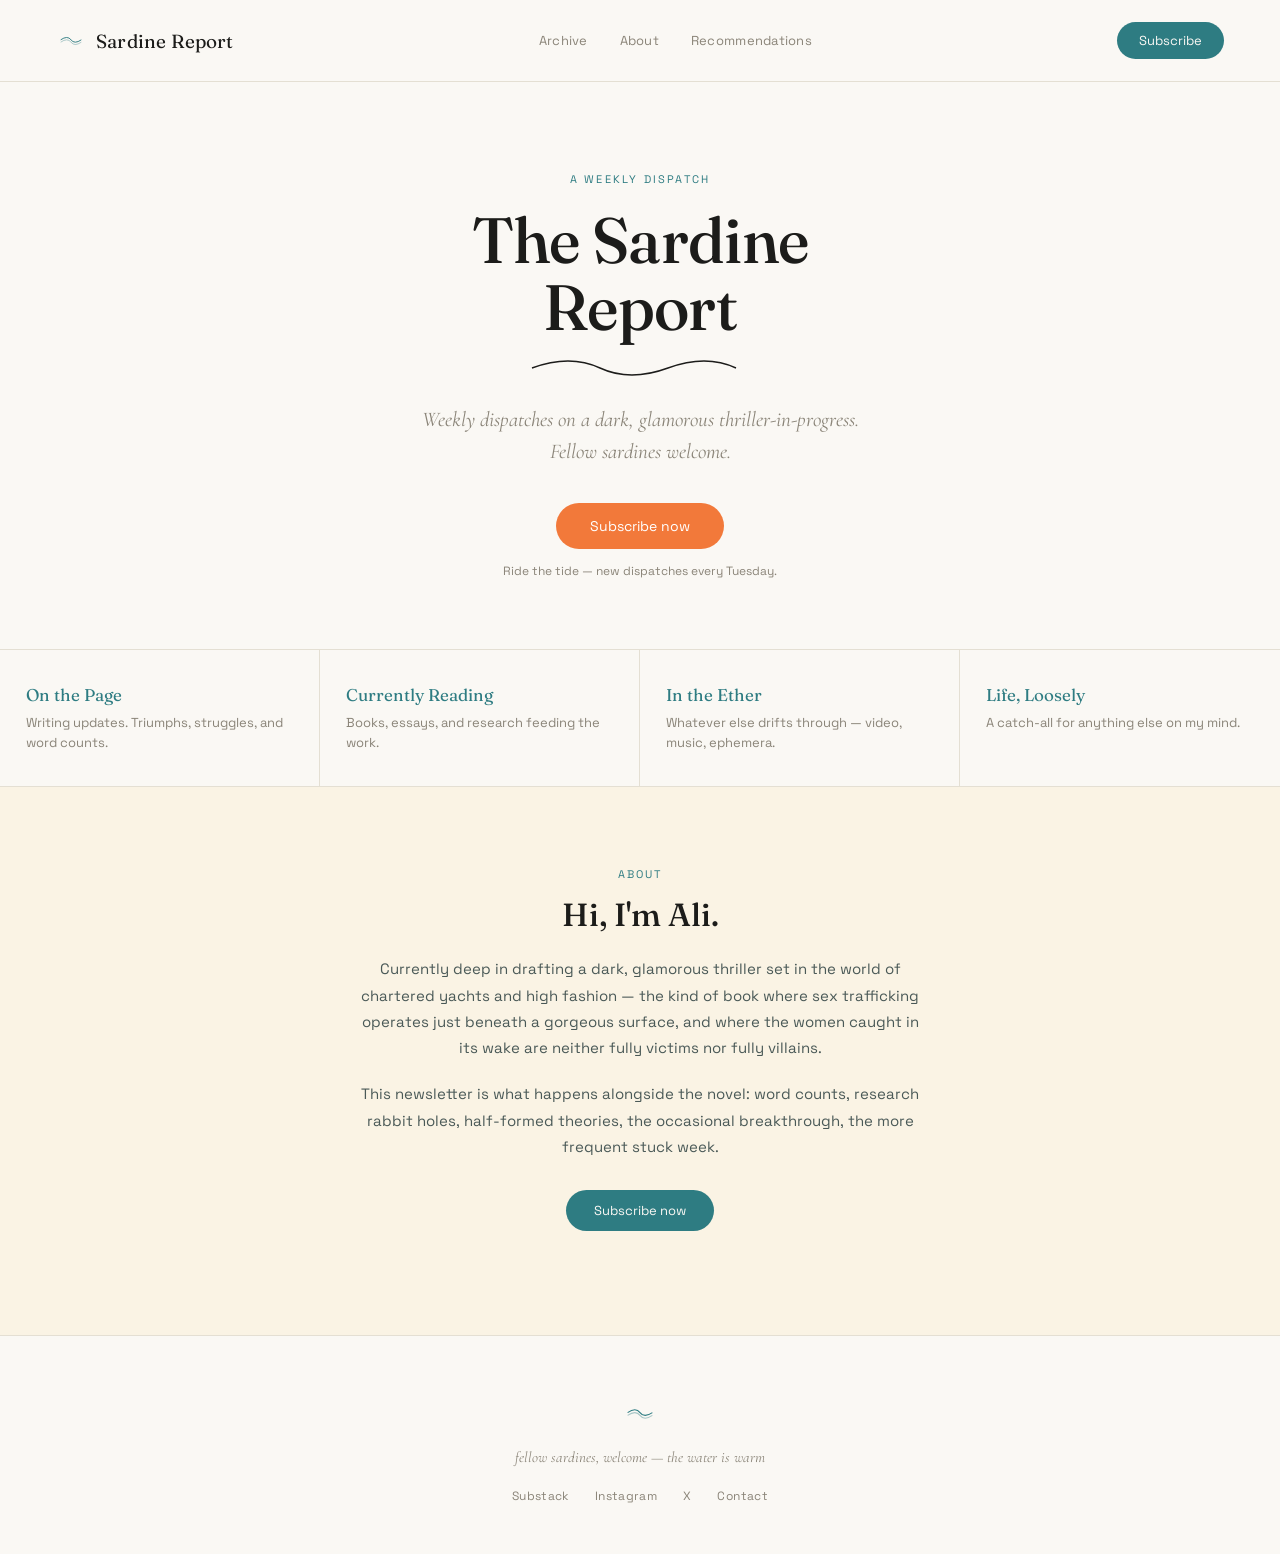
==== index.html @ 4d96f04b "Remove sign-off paragraph from index.html Removed sign-off paragraph from the about section." ====
<!DOCTYPE html>
<html lang="en">
<head>
<meta charset="UTF-8">
<meta name="viewport" content="width=device-width, initial-scale=1.0">
<title>The Sardine Report</title>
<meta name="description" content="Weekly dispatches on a dark, glamorous thriller-in-progress.">
<link rel="icon" type="image/png" href="favicon.png">
<link href="https://fonts.googleapis.com/css2?family=Fraunces:opsz,wght@9..144,300;9..144,400;9..144,500;9..144,600&family=Cormorant+Garamond:ital,wght@0,400;0,500;1,400;1,500&family=Space+Grotesk:wght@300;400;500&display=swap" rel="stylesheet">
<link rel="stylesheet" href="styles.css">
</head>
<body>

<!-- NAV -->
<nav>
  <a href="/" class="nav-mark">
    <svg viewBox="0 0 256 256"><path d="M40 118 Q98 78 128 118 T216 118" fill="none" stroke="#2E7C82" stroke-width="8"/><path d="M40 138 Q98 98 128 138 T216 138" fill="none" stroke="#2E7C82" stroke-width="8" opacity="0.4"/></svg>
    <span class="nav-name">Sardine Report</span>
  </a>
  <div class="nav-links">
    <a href="https://thesardinereport.substack.com/archive" target="_blank" rel="noopener">Archive</a>
    <a href="#about">About</a>
    <a href="https://thesardinereport.substack.com/recommendations" target="_blank" rel="noopener">Recommendations</a>
  </div>
  <a class="nav-cta" href="https://thesardinereport.substack.com/subscribe" target="_blank" rel="noopener">Subscribe</a>
</nav>

<!-- HERO -->
<div class="hero">
  <div class="hero-eyebrow">A Weekly Dispatch</div>
  <h1>The Sardine<br>Report</h1>
  <svg class="hero-wave" viewBox="0 0 220 20"><path d="M2 10 Q40 -4 70 10 T138 10 T206 10" fill="none" stroke="#1C1C1A" stroke-width="1.4"/></svg>
  <p class="sub">Weekly dispatches on a dark, glamorous thriller-in-progress. Fellow sardines welcome.</p>
  <a class="hero-cta" href="https://thesardinereport.substack.com/subscribe" target="_blank" rel="noopener">Subscribe now</a>
  <div class="hero-note">Ride the tide — new dispatches every Tuesday.</div>
</div>

<!-- SECTIONS STRIP -->
<div class="sections-strip">
  <div class="section-item">
    <div class="label">On the Page</div>
    <div class="desc">Writing updates. Triumphs, struggles, and word counts.</div>
  </div>
  <div class="section-item">
    <div class="label">Currently Reading</div>
    <div class="desc">Books, essays, and research feeding the work.</div>
  </div>
  <div class="section-item">
    <div class="label">In the Ether</div>
    <div class="desc">Whatever else drifts through — video, music, ephemera.</div>
  </div>
  <div class="section-item">
    <div class="label">Life, Loosely</div>
    <div class="desc">A catch-all for anything else on my mind.</div>
  </div>
</div>

<!-- Feed embed code -->
<div data-supascribe-embed-id="203363801209" data-supascribe-feed></div>


<!-- Supascribe Script -->
<script src="https://js.supascribe.com/v1/loader/9eQqEw9BZHYTFEf8WfvNplhWDEg1.js" async></script>

</div>

<!-- ABOUT -->
<div class="about" id="about">
  <div class="about-inner">
    <div class="eyebrow">About</div>
    <h2>Hi, I'm Ali.</h2>
    <p>Currently deep in drafting a dark, glamorous thriller set in the world of chartered yachts and high fashion &mdash; the kind of book where sex trafficking operates just beneath a gorgeous surface, and where the women caught in its wake are neither fully victims nor fully villains.</p>
    <p>This newsletter is what happens alongside the novel: word counts, research rabbit holes, half-formed theories, the occasional breakthrough, the more frequent stuck week.</p>
    <a class="about-cta" href="https://thesardinereport.substack.com/subscribe" target="_blank" rel="noopener">Subscribe now</a>
  </div>
</div>

<!-- FOOTER -->
<footer>
  <svg class="foot-mark" viewBox="0 0 256 256"><path d="M40 118 Q98 78 128 118 T216 118" fill="none" stroke="#2E7C82" stroke-width="8"/><path d="M40 138 Q98 98 128 138 T216 138" fill="none" stroke="#2E7C82" stroke-width="8" opacity="0.4"/></svg>
  <div class="tagline">fellow sardines, welcome &mdash; the water is warm</div>
  <div class="foot-links">
    <a href="https://thesardinereport.substack.com" target="_blank" rel="noopener">Substack</a>
    <a href="https://instagram.com/thesardinereport" target="_blank" rel="noopener">Instagram</a>
    <a href="https://x.com/sardinereports" target="_blank" rel="noopener">X</a>
    <a href="mailto:thesardinereport@gmail.com">Contact</a>
  </div>
</footer>

</body>
</html>
---- styles.css ----
:root {
  --ink: #1C1C1A;
  --aqua-deep: #2E7C82;
  --aqua: #6FBFC4;
  --tangerine: #F2793A;
  --cream: #FAF8F4;
  --cream-warm: #FAF3E4;
  --line: #E4DFD3;
  --muted: #8A8478;
}

* { box-sizing: border-box; margin: 0; padding: 0; }

body {
  font-family: 'Space Grotesk', sans-serif;
  background: var(--cream);
  color: var(--ink);
}

a { color: inherit; text-decoration: none; }

/* ===== NAV ===== */
nav {
  display: flex;
  align-items: center;
  justify-content: space-between;
  padding: 22px 56px;
  border-bottom: 1px solid var(--line);
  flex-wrap: wrap;
  gap: 16px;
}
.nav-mark {
  display: flex;
  align-items: center;
  gap: 10px;
}
.nav-mark svg { width: 30px; height: 30px; }
.nav-name {
  font-family: 'Fraunces', serif;
  font-size: 19px;
  letter-spacing: 0.01em;
}
.nav-links {
  display: flex;
  gap: 32px;
  font-size: 13px;
  color: var(--muted);
  letter-spacing: 0.02em;
}
.nav-links a:hover { color: var(--aqua-deep); }
.nav-cta {
  background: var(--aqua-deep);
  color: var(--cream) !important;
  border: none;
  padding: 10px 22px;
  border-radius: 100px;
  font-family: 'Space Grotesk', sans-serif;
  font-size: 13px;
  cursor: pointer;
}

/* ===== HERO ===== */
.hero {
  text-align: center;
  padding: 90px 40px 70px;
  max-width: 720px;
  margin: 0 auto;
}
.hero-eyebrow {
  font-size: 11px;
  letter-spacing: 0.2em;
  text-transform: uppercase;
  color: var(--aqua-deep);
  margin-bottom: 20px;
}
.hero h1 {
  font-family: 'Fraunces', serif;
  font-weight: 500;
  font-size: 64px;
  letter-spacing: -0.01em;
  margin-bottom: 18px;
  line-height: 1.05;
}
.hero-wave {
  width: 220px;
  height: 20px;
  margin: 0 auto 26px;
  display: block;
}
.hero p.sub {
  font-family: 'Cormorant Garamond', serif;
  font-style: italic;
  font-size: 21px;
  color: var(--muted);
  max-width: 460px;
  margin: 0 auto 36px;
  line-height: 1.5;
}
.hero-cta {
  display: inline-block;
  background: var(--tangerine);
  color: white !important;
  border: none;
  padding: 14px 34px;
  border-radius: 100px;
  font-family: 'Space Grotesk', sans-serif;
  font-size: 14px;
  cursor: pointer;
  margin-bottom: 14px;
}
.hero-note {
  font-size: 12px;
  color: var(--muted);
}

/* ===== SECTIONS STRIP ===== */
.sections-strip {
  display: grid;
  grid-template-columns: repeat(4, 1fr);
  border-top: 1px solid var(--line);
  border-bottom: 1px solid var(--line);
}
.section-item {
  padding: 34px 26px;
  border-right: 1px solid var(--line);
}
.section-item:last-child { border-right: none; }
.section-item .label {
  font-family: 'Fraunces', serif;
  font-size: 17px;
  margin-bottom: 8px;
  color: var(--aqua-deep);
}
.section-item .desc {
  font-size: 13px;
  color: var(--muted);
  line-height: 1.5;
}

/* ===== LATEST ISSUE ===== */
.latest {
  padding: 70px 56px;
}
.latest-heading {
  text-align: center;
  margin-bottom: 40px;
}
.latest-heading .eyebrow {
  font-size: 11px;
  letter-spacing: 0.2em;
  text-transform: uppercase;
  color: var(--aqua-deep);
  margin-bottom: 10px;
}
.latest-heading h2 {
  font-family: 'Fraunces', serif;
  font-weight: 500;
  font-size: 32px;
}
.issue-card {
  max-width: 640px;
  margin: 0 auto;
  background: white;
  border: 1px solid var(--line);
  border-radius: 16px;
  padding: 40px;
}
.issue-tag {
  display: inline-block;
  background: #FCE3D0;
  color: #D85E22;
  font-size: 11px;
  text-transform: uppercase;
  letter-spacing: 0.08em;
  padding: 5px 12px;
  border-radius: 100px;
  margin-bottom: 16px;
}
.issue-card h3 {
  font-family: 'Fraunces', serif;
  font-size: 26px;
  margin-bottom: 12px;
  line-height: 1.2;
}
.issue-card p {
  font-size: 14px;
  color: #4A5957;
  line-height: 1.7;
  margin-bottom: 20px;
}
.issue-read {
  font-size: 13px;
  color: var(--aqua-deep) !important;
  text-decoration: underline;
  text-underline-offset: 3px;
}

/* ===== ABOUT ===== */
.about {
  background: var(--cream-warm);
  padding: 80px 40px;
}
.about-inner {
  max-width: 560px;
  margin: 0 auto;
  text-align: center;
}
.about .eyebrow {
  font-size: 11px;
  letter-spacing: 0.2em;
  text-transform: uppercase;
  color: var(--aqua-deep);
  margin-bottom: 14px;
}
.about h2 {
  font-family: 'Fraunces', serif;
  font-weight: 500;
  font-size: 32px;
  margin-bottom: 22px;
}
.about p {
  font-size: 15px;
  line-height: 1.75;
  color: #4A5957;
  margin-bottom: 20px;
}
.about-cta {
  display: inline-block;
  background: var(--aqua-deep);
  color: var(--cream) !important;
  padding: 12px 28px;
  border-radius: 100px;
  font-size: 13px;
  margin: 10px 0 24px;
}
.about-signoff {
  font-family: 'Cormorant Garamond', serif;
  font-style: italic;
  color: var(--muted);
  font-size: 15px;
}

/* ===== FOOTER ===== */
footer {
  text-align: center;
  padding: 60px 40px 50px;
  border-top: 1px solid var(--line);
}
footer .foot-mark {
  width: 36px;
  height: 36px;
  margin: 0 auto 16px;
  display: block;
}
footer .tagline {
  font-family: 'Cormorant Garamond', serif;
  font-style: italic;
  font-size: 15px;
  color: var(--muted);
  margin-bottom: 22px;
}
footer .foot-links {
  display: flex;
  justify-content: center;
  gap: 26px;
  font-size: 12px;
  color: var(--muted);
  letter-spacing: 0.03em;
  flex-wrap: wrap;
}
footer .foot-links a:hover { color: var(--aqua-deep); }

/* ===== RESPONSIVE ===== */
@media (max-width: 700px) {
  nav { padding: 18px 24px; }
  .nav-links { display: none; }
  .hero h1 { font-size: 44px; }
  .sections-strip { grid-template-columns: 1fr 1fr; }
  .section-item { border-bottom: 1px solid var(--line); }
  .latest, .about { padding: 50px 24px; }
}
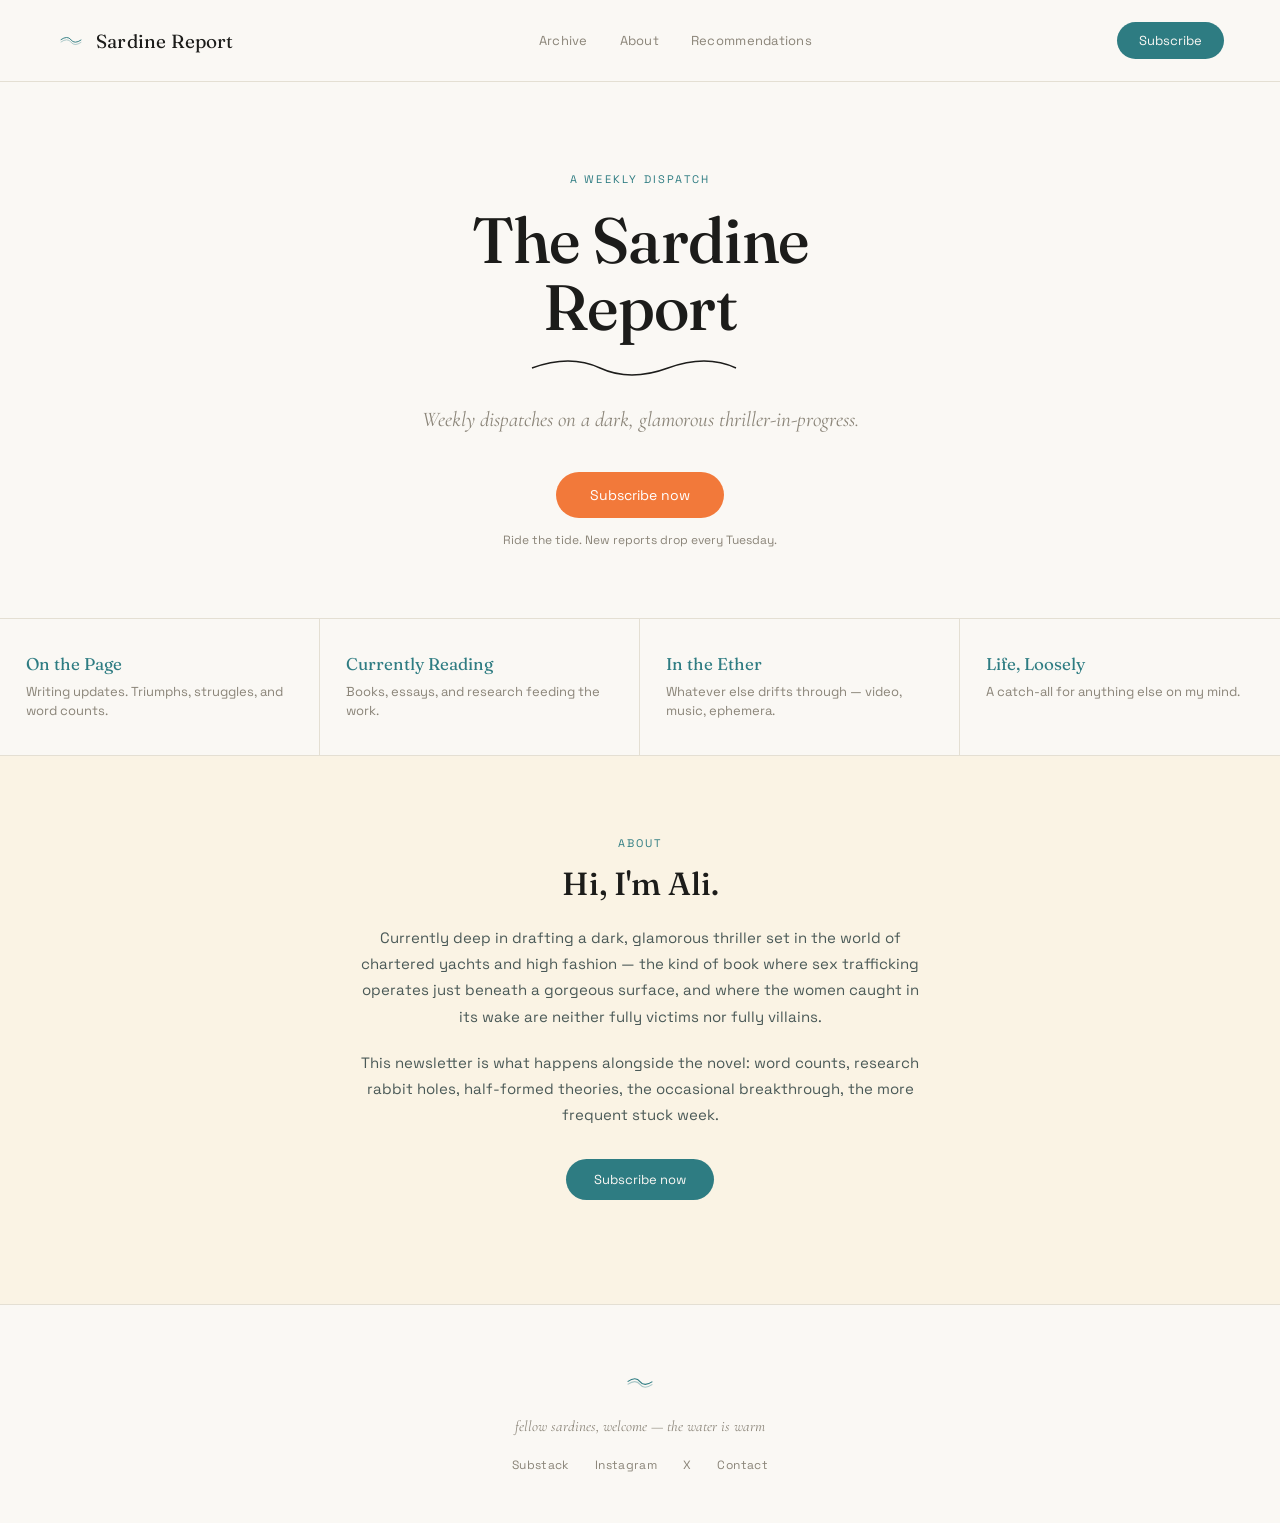
==== commit ae71a7b7: "Update text in hero section of index.html" ====
--- a/index.html
+++ b/index.html
@@ -30,9 +30,9 @@
   <div class="hero-eyebrow">A Weekly Dispatch</div>
   <h1>The Sardine<br>Report</h1>
   <svg class="hero-wave" viewBox="0 0 220 20"><path d="M2 10 Q40 -4 70 10 T138 10 T206 10" fill="none" stroke="#1C1C1A" stroke-width="1.4"/></svg>
-  <p class="sub">Weekly dispatches on a dark, glamorous thriller-in-progress. Fellow sardines welcome.</p>
+  <p class="sub">Weekly dispatches on a dark, glamorous thriller-in-progress.</p>
   <a class="hero-cta" href="https://thesardinereport.substack.com/subscribe" target="_blank" rel="noopener">Subscribe now</a>
-  <div class="hero-note">Ride the tide — new dispatches every Tuesday.</div>
+  <div class="hero-note">Ride the tide. New reports drop every Tuesday.</div>
 </div>
 
 <!-- SECTIONS STRIP -->
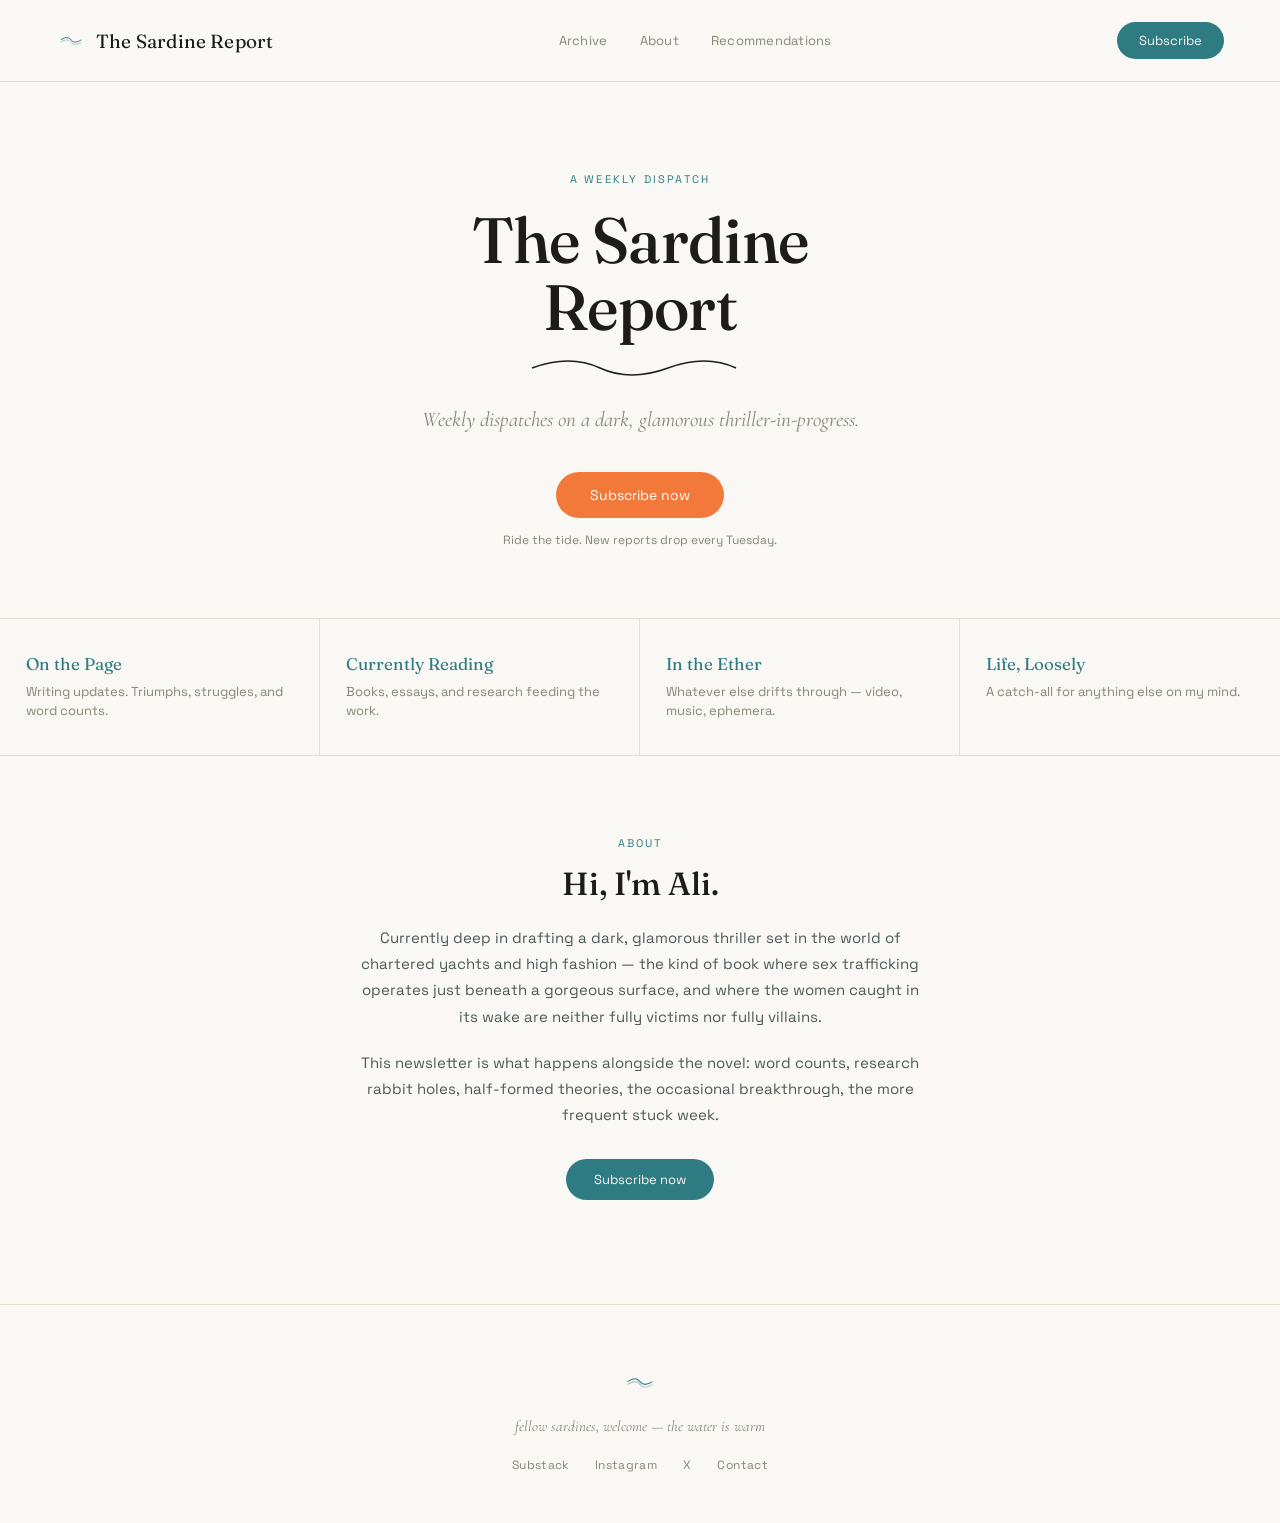
==== commit 319db689: "Update navigation name to 'The Sardine Report'" ====
--- a/index.html
+++ b/index.html
@@ -15,7 +15,7 @@
 <nav>
   <a href="/" class="nav-mark">
     <svg viewBox="0 0 256 256"><path d="M40 118 Q98 78 128 118 T216 118" fill="none" stroke="#2E7C82" stroke-width="8"/><path d="M40 138 Q98 98 128 138 T216 138" fill="none" stroke="#2E7C82" stroke-width="8" opacity="0.4"/></svg>
-    <span class="nav-name">Sardine Report</span>
+    <span class="nav-name">The Sardine Report</span>
   </a>
   <div class="nav-links">
     <a href="https://thesardinereport.substack.com/archive" target="_blank" rel="noopener">Archive</a>
--- a/styles.css
+++ b/styles.css
@@ -197,7 +197,7 @@
 
 /* ===== ABOUT ===== */
 .about {
-  background: var(--cream-warm);
+  background: var(--cream);
   padding: 80px 40px;
 }
 .about-inner {
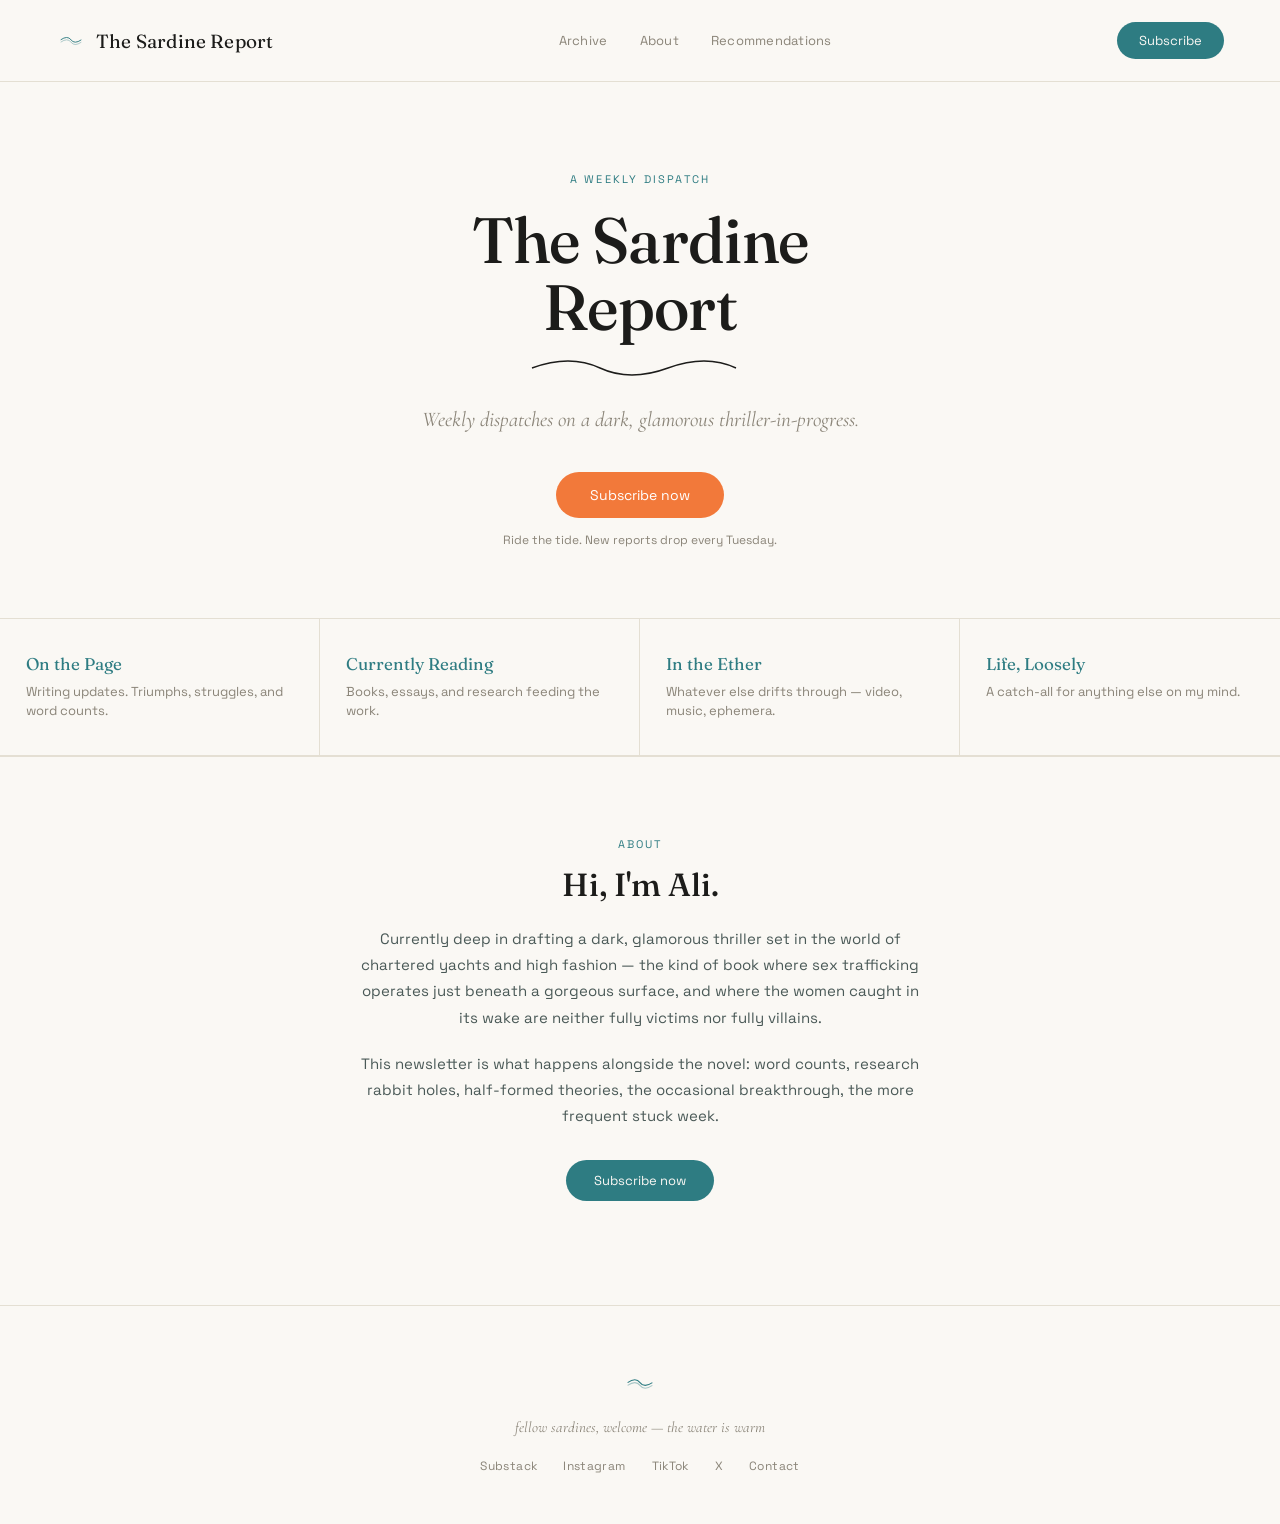
==== commit 312542e9: "Add TikTok link to footer in index.html" ====
--- a/index.html
+++ b/index.html
@@ -82,6 +82,7 @@
   <div class="foot-links">
     <a href="https://thesardinereport.substack.com" target="_blank" rel="noopener">Substack</a>
     <a href="https://instagram.com/thesardinereport" target="_blank" rel="noopener">Instagram</a>
+    <a href="https://tiktok.com/@thesardinereport" target="_blank" rel="noopener">TikTok</a>
     <a href="https://x.com/sardinereports" target="_blank" rel="noopener">X</a>
     <a href="mailto:thesardinereport@gmail.com">Contact</a>
   </div>
--- a/styles.css
+++ b/styles.css
@@ -47,7 +47,7 @@
   color: var(--muted);
   letter-spacing: 0.02em;
 }
-.nav-links a:hover { color: var(--aqua-deep); }
+.nav-links a:hover { color: var(--tangerine); }
 .nav-cta {
   background: var(--aqua-deep);
   color: var(--cream) !important;
@@ -65,6 +65,9 @@
   padding: 90px 40px 70px;
   max-width: 720px;
   margin: 0 auto;
+  display: flex;
+  flex-direction: column;
+  align-items: center;
 }
 .hero-eyebrow {
   font-size: 11px;
@@ -110,7 +113,7 @@
 }
 .hero-note {
   font-size: 12px;
-  color: var(--muted);
+  color: var(--muted)
 }
 
 /* ===== SECTIONS STRIP ===== */
@@ -199,6 +202,7 @@
 .about {
   background: var(--cream);
   padding: 80px 40px;
+  border-top: 1px solid var(--line);
 }
 .about-inner {
   max-width: 560px;
@@ -268,7 +272,8 @@
   letter-spacing: 0.03em;
   flex-wrap: wrap;
 }
-footer .foot-links a:hover { color: var(--aqua-deep); }
+footer .foot-links a:hover { color: var(--tangerine); }
+
 
 /* ===== RESPONSIVE ===== */
 @media (max-width: 700px) {
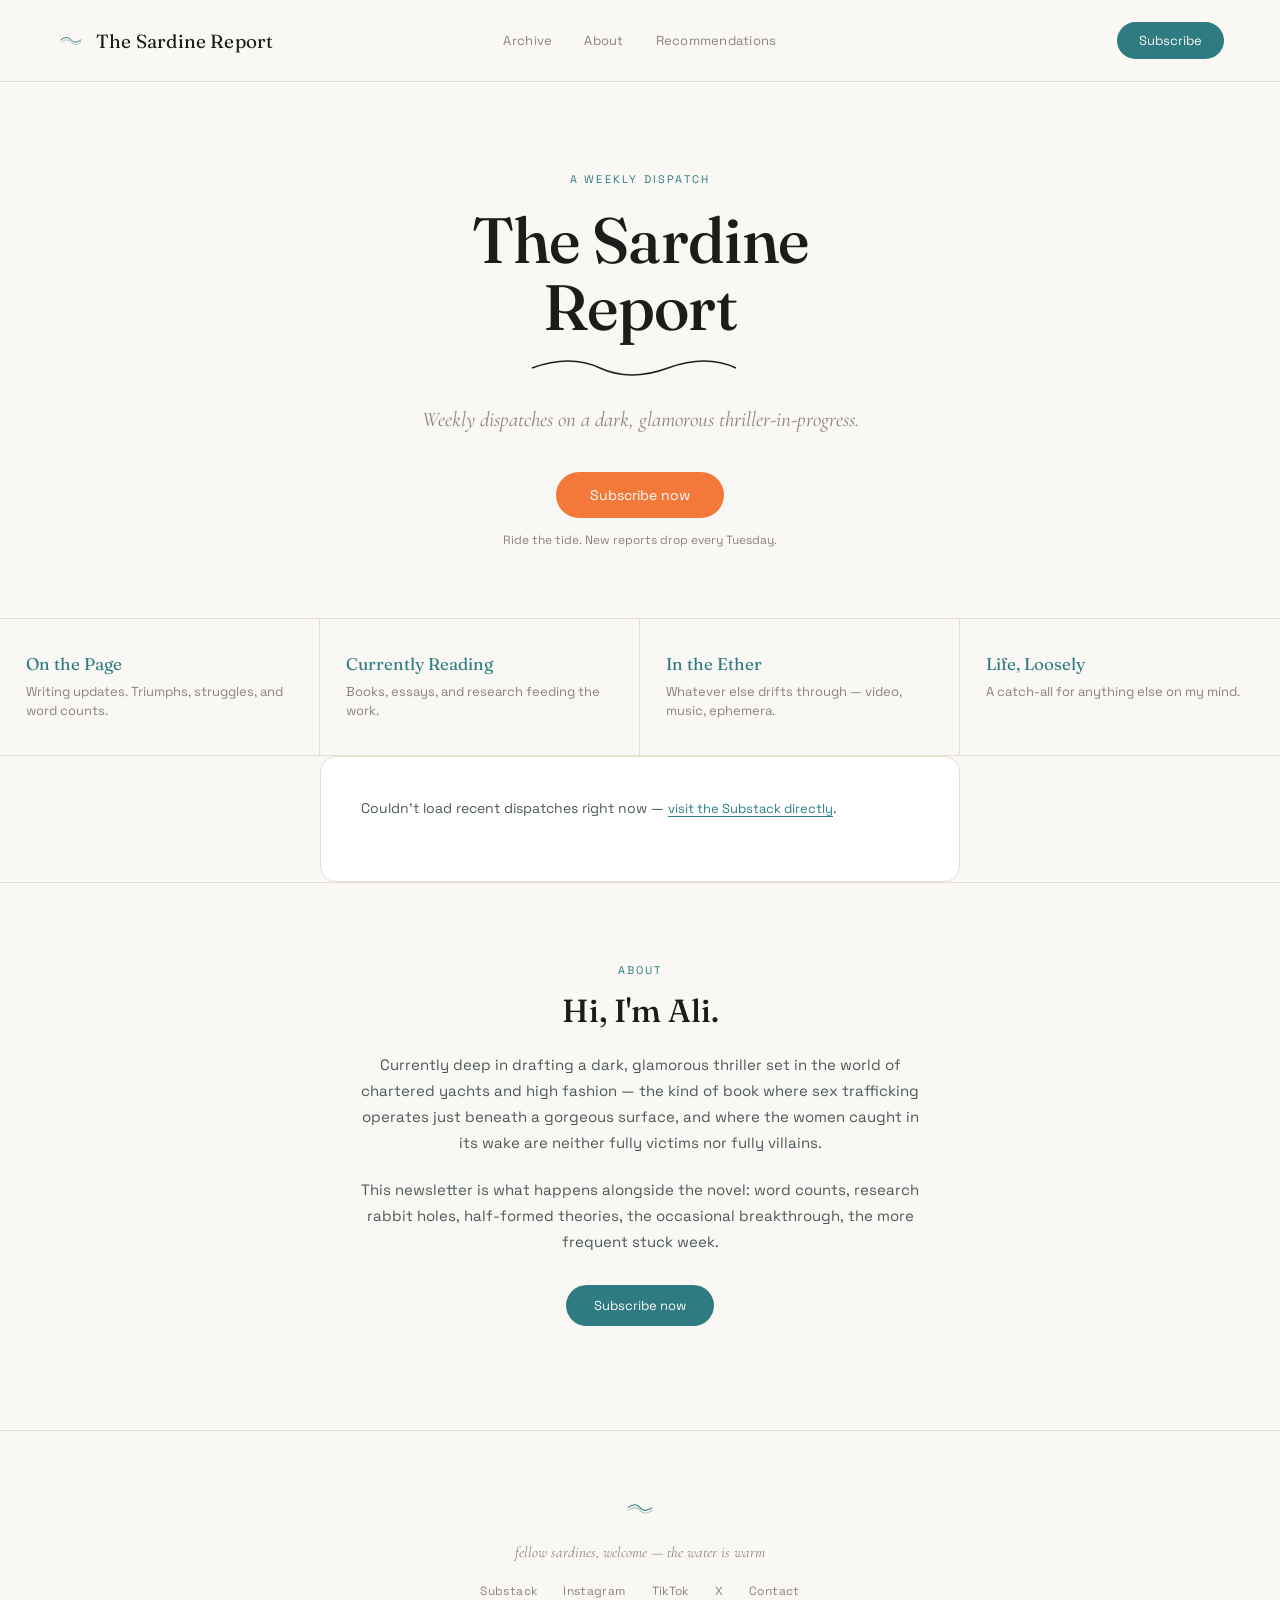
==== commit a5b42a35: "Add RSS feed integration to index.html" ====
--- a/index.html
+++ b/index.html
@@ -20,7 +20,7 @@
   <div class="nav-links">
     <a href="https://thesardinereport.substack.com/archive" target="_blank" rel="noopener">Archive</a>
     <a href="#about">About</a>
-    <a href="https://thesardinereport.substack.com/recommendations" target="_blank" rel="noopener">Recommendations</a>
+    <a href="/recommendations.html">Recommendations</a>
   </div>
   <a class="nav-cta" href="https://thesardinereport.substack.com/subscribe" target="_blank" rel="noopener">Subscribe</a>
 </nav>
@@ -55,14 +55,45 @@
   </div>
 </div>
 
-<!-- Feed embed code -->
-<div data-supascribe-embed-id="203363801209" data-supascribe-feed></div>
+<!-- RSS Feed code -->
+<div id="issue-feed">
+    <div class="issue-card"><p>Loading latest dispatches&hellip;</p></div>
+  </div>
 
+  <script>
+    (function () {
+      var feedUrl = "https://thesardinereport.substack.com/feed";
+      var apiUrl = "https://api.rss2json.com/v1/api.json?rss_url=" + encodeURIComponent(feedUrl) + "&count=3";
+      var container = document.getElementById("issue-feed");
 
-<!-- Supascribe Script -->
-<script src="https://js.supascribe.com/v1/loader/9eQqEw9BZHYTFEf8WfvNplhWDEg1.js" async></script>
+      fetch(apiUrl)
+        .then(function (res) { return res.json(); })
+        .then(function (data) {
+          if (data.status !== "ok" || !data.items || data.items.length === 0) {
+            throw new Error("no items");
+          }
+          container.innerHTML = "";
+          data.items.forEach(function (item, index) {
+            var plainText = item.description.replace(/<[^>]*>/g, "");
+            var excerpt = plainText.length > 220 ? plainText.slice(0, 220) + "\u2026" : plainText;
+            var dateStr = new Date(item.pubDate).toLocaleDateString("en-US", { month: "short", day: "numeric" });
 
-</div>
+            var card = document.createElement("div");
+            card.className = "issue-card";
+            if (index > 0) card.style.marginTop = "24px";
+            card.innerHTML =
+              '<div class="issue-tag">' + dateStr + '</div>' +
+              '<h3>' + item.title + '</h3>' +
+              '<p>' + excerpt + '</p>' +
+              '<a class="issue-read" href="' + item.link + '" target="_blank" rel="noopener">Read the full dispatch &rarr;</a>';
+            container.appendChild(card);
+          });
+        })
+        .catch(function () {
+          container.innerHTML = '<div class="issue-card"><p>Couldn\'t load recent dispatches right now &mdash; <a class="issue-read" href="https://thesardinereport.substack.com" target="_blank" rel="noopener">visit the Substack directly</a>.</p></div>';
+        });
+    })();
+  </script>
 
 <!-- ABOUT -->
 <div class="about" id="about">
--- a/styles.css
+++ b/styles.css
@@ -21,13 +21,18 @@
 
 /* ===== NAV ===== */
 nav {
-  display: flex;
+  display: grid;
+  grid-template-columns: 1fr auto 1fr;
   align-items: center;
-  justify-content: space-between;
   padding: 22px 56px;
   border-bottom: 1px solid var(--line);
-  flex-wrap: wrap;
   gap: 16px;
+}
+.nav-links {
+  justify-self: center;
+}
+.nav-cta {
+  justify-self: end;
 }
 .nav-mark {
   display: flex;
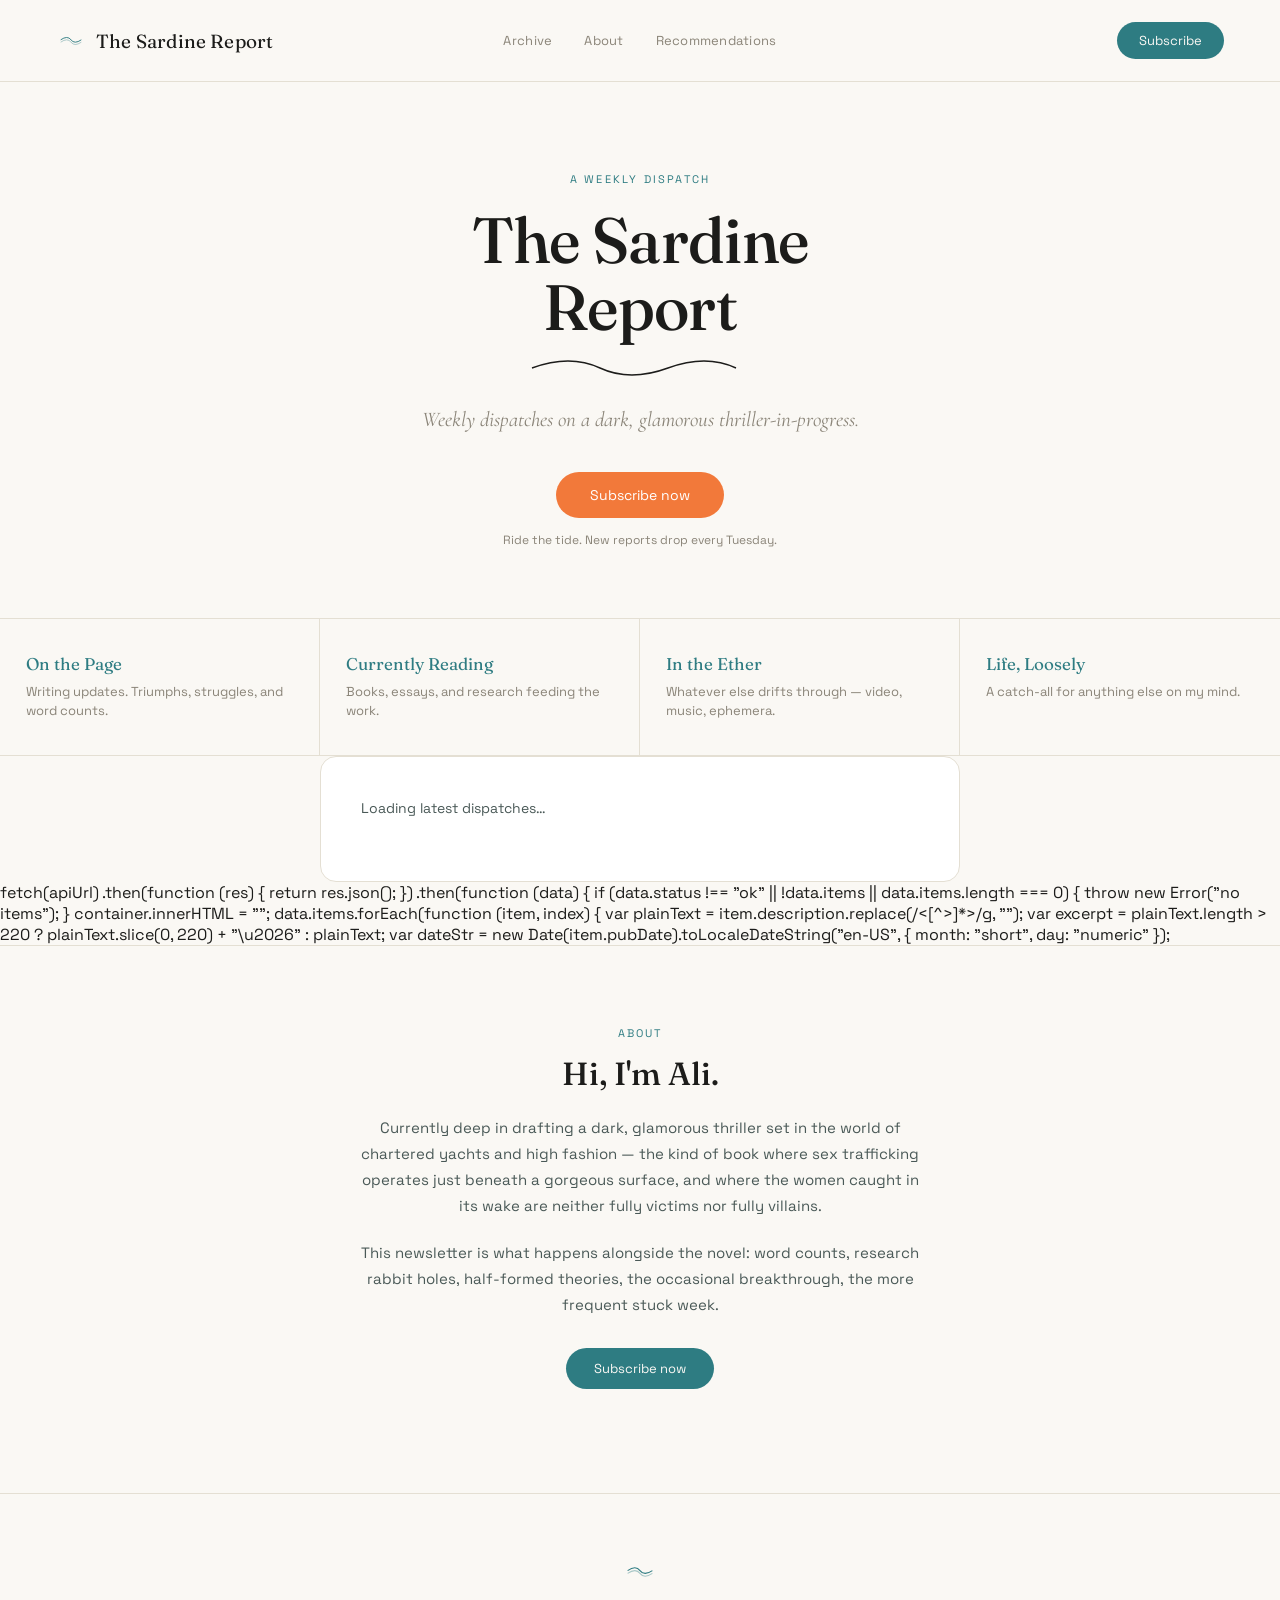
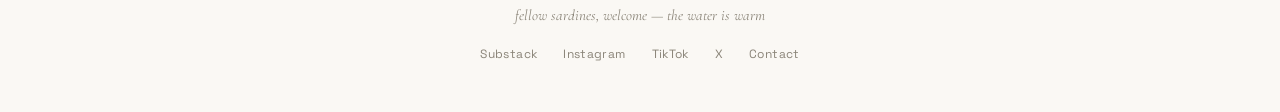
==== commit daa5bc6c: "Replace RSS feed script with Supascribe script Removed old RSS feed script and replaced with Supascr" ====
--- a/index.html
+++ b/index.html
@@ -60,12 +60,8 @@
     <div class="issue-card"><p>Loading latest dispatches&hellip;</p></div>
   </div>
 
-  <script>
-    (function () {
-      var feedUrl = "https://thesardinereport.substack.com/feed";
-      var apiUrl = "https://api.rss2json.com/v1/api.json?rss_url=" + encodeURIComponent(feedUrl) + "&count=3";
-      var container = document.getElementById("issue-feed");
-
+<!-- Supascribe Script -->
+<script src="https://js.supascribe.com/v1/loader/9eQqEw9BZHYTFEf8WfvNplhWDEg1.js" async></script>
       fetch(apiUrl)
         .then(function (res) { return res.json(); })
         .then(function (data) {
@@ -78,22 +74,7 @@
             var excerpt = plainText.length > 220 ? plainText.slice(0, 220) + "\u2026" : plainText;
             var dateStr = new Date(item.pubDate).toLocaleDateString("en-US", { month: "short", day: "numeric" });
 
-            var card = document.createElement("div");
-            card.className = "issue-card";
-            if (index > 0) card.style.marginTop = "24px";
-            card.innerHTML =
-              '<div class="issue-tag">' + dateStr + '</div>' +
-              '<h3>' + item.title + '</h3>' +
-              '<p>' + excerpt + '</p>' +
-              '<a class="issue-read" href="' + item.link + '" target="_blank" rel="noopener">Read the full dispatch &rarr;</a>';
-            container.appendChild(card);
-          });
-        })
-        .catch(function () {
-          container.innerHTML = '<div class="issue-card"><p>Couldn\'t load recent dispatches right now &mdash; <a class="issue-read" href="https://thesardinereport.substack.com" target="_blank" rel="noopener">visit the Substack directly</a>.</p></div>';
-        });
-    })();
-  </script>
+</div>
 
 <!-- ABOUT -->
 <div class="about" id="about">
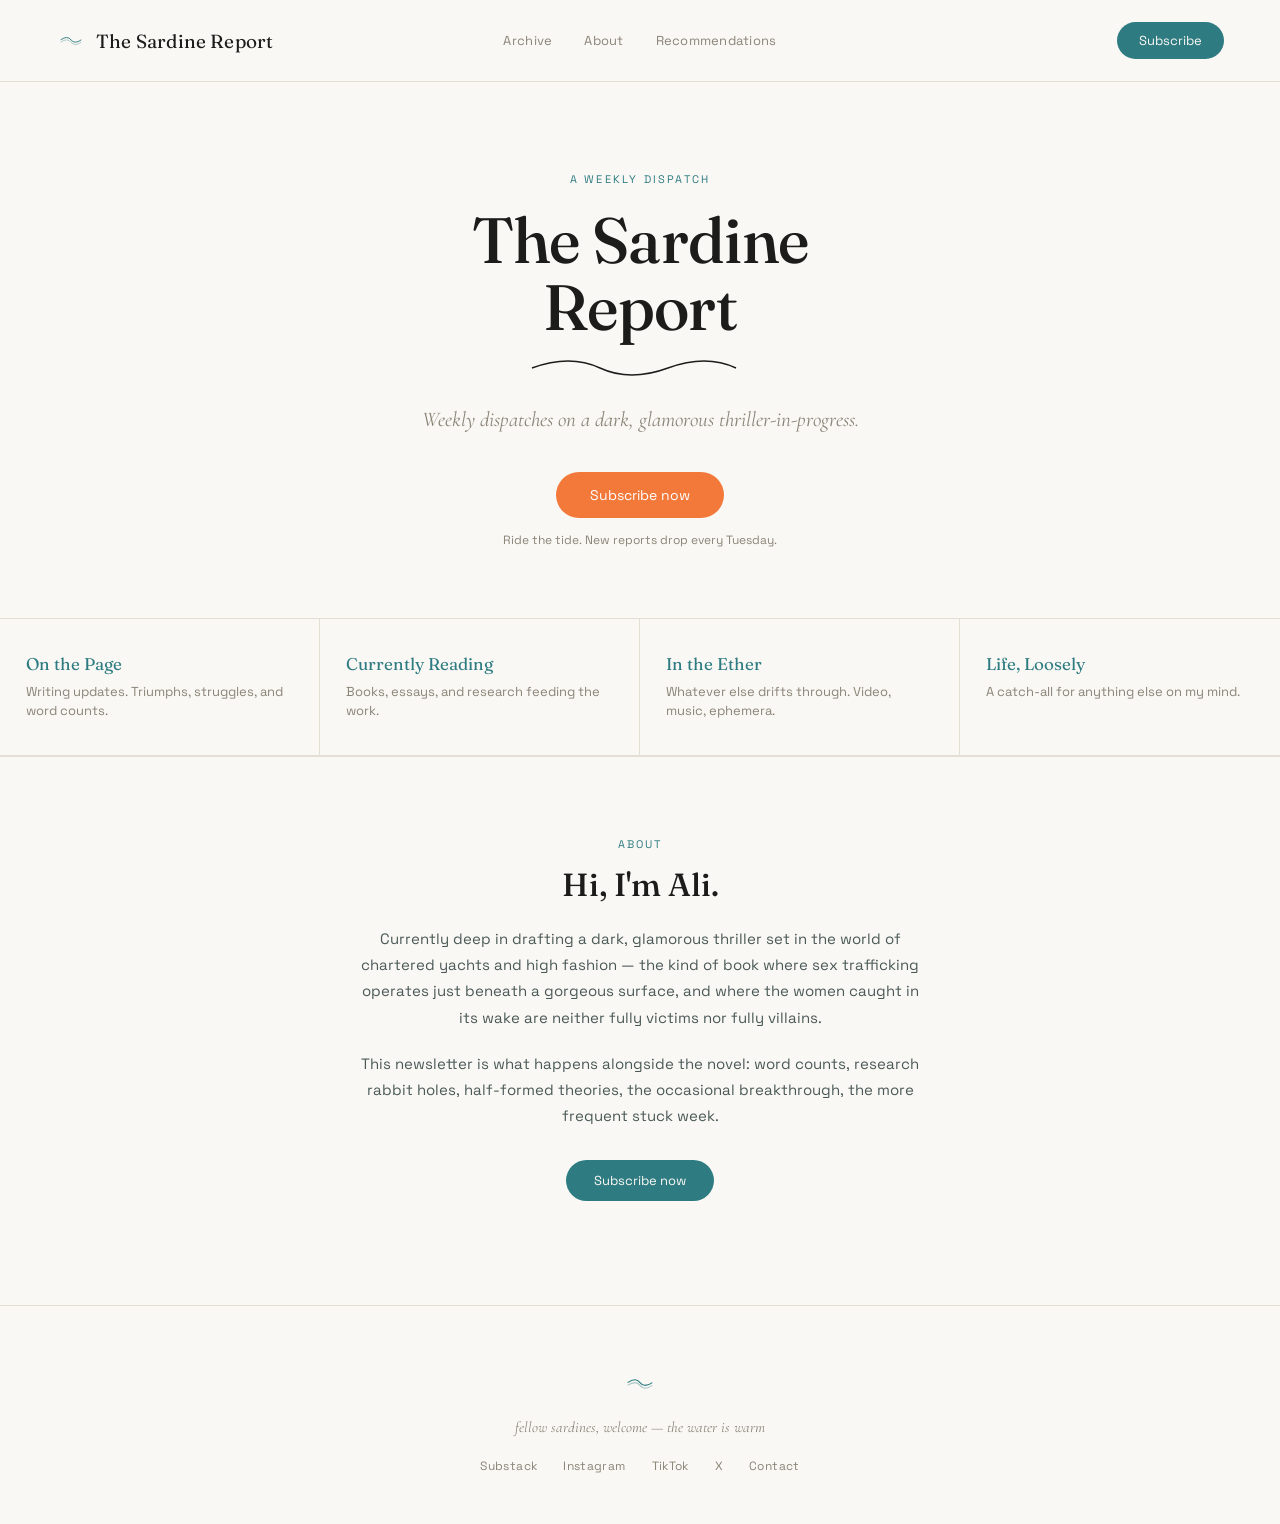
==== commit f78df5c2: "Modify 'In the Ether' description and embed feed Updated description text for 'In the Ether' section" ====
--- a/index.html
+++ b/index.html
@@ -47,7 +47,7 @@
   </div>
   <div class="section-item">
     <div class="label">In the Ether</div>
-    <div class="desc">Whatever else drifts through — video, music, ephemera.</div>
+    <div class="desc">Whatever else drifts through. Video, music, ephemera.</div>
   </div>
   <div class="section-item">
     <div class="label">Life, Loosely</div>
@@ -55,26 +55,13 @@
   </div>
 </div>
 
-<!-- RSS Feed code -->
-<div id="issue-feed">
-    <div class="issue-card"><p>Loading latest dispatches&hellip;</p></div>
-  </div>
+
+<!-- Feed embed code -->
+<div data-supascribe-embed-id="203363801209" data-supascribe-feed></div>
+
 
 <!-- Supascribe Script -->
 <script src="https://js.supascribe.com/v1/loader/9eQqEw9BZHYTFEf8WfvNplhWDEg1.js" async></script>
-      fetch(apiUrl)
-        .then(function (res) { return res.json(); })
-        .then(function (data) {
-          if (data.status !== "ok" || !data.items || data.items.length === 0) {
-            throw new Error("no items");
-          }
-          container.innerHTML = "";
-          data.items.forEach(function (item, index) {
-            var plainText = item.description.replace(/<[^>]*>/g, "");
-            var excerpt = plainText.length > 220 ? plainText.slice(0, 220) + "\u2026" : plainText;
-            var dateStr = new Date(item.pubDate).toLocaleDateString("en-US", { month: "short", day: "numeric" });
-
-</div>
 
 <!-- ABOUT -->
 <div class="about" id="about">
